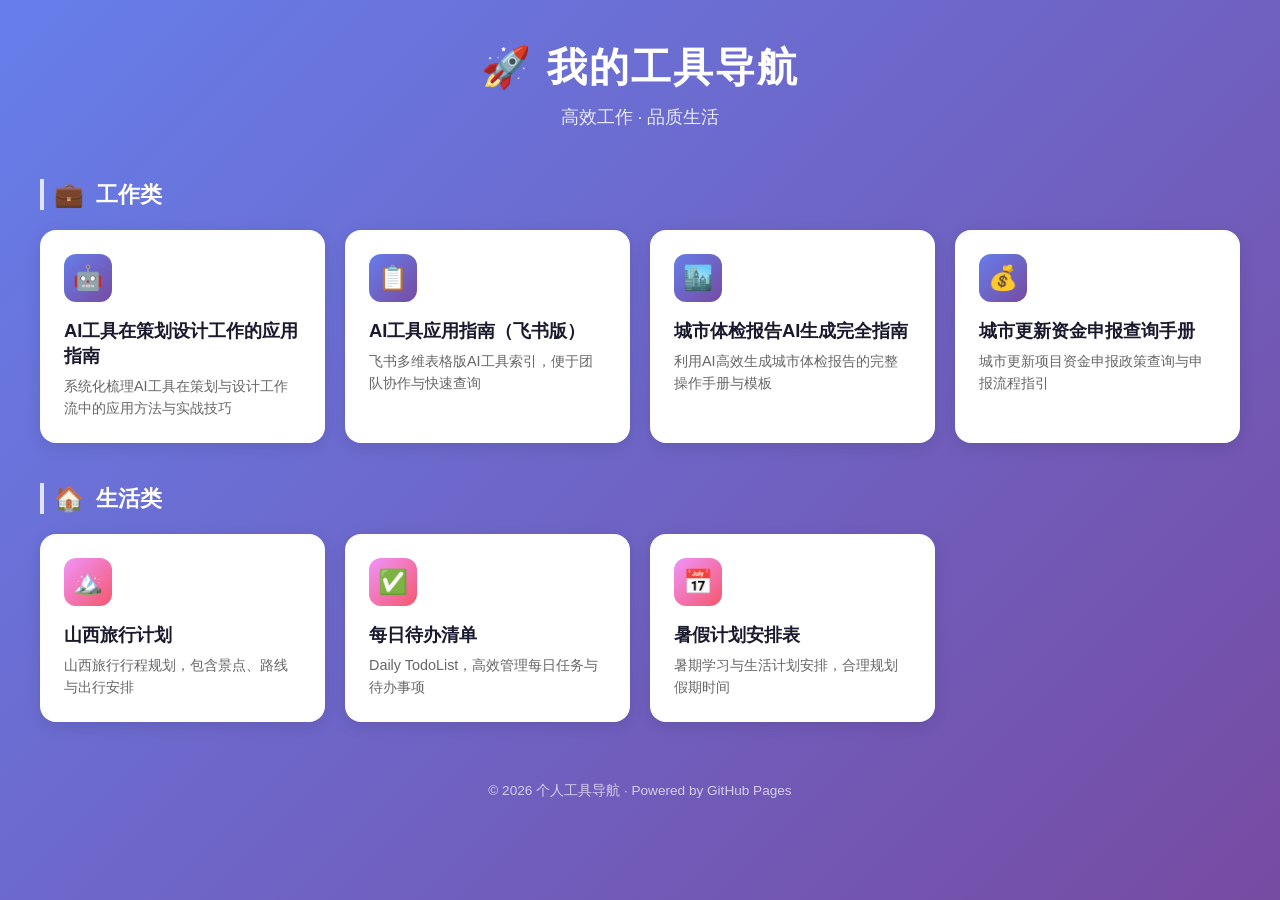
==== index.html @ 0e133da6 "Create index.html" ====
<!DOCTYPE html>
<html lang="zh-CN">
<head>
    <meta charset="UTF-8">
    <meta name="viewport" content="width=device-width, initial-scale=1.0">
    <title>我的工具导航</title>
    <style>
        * {
            margin: 0;
            padding: 0;
            box-sizing: border-box;
        }

        body {
            font-family: -apple-system, BlinkMacSystemFont, 'Segoe UI', 'PingFang SC', 'Hiragino Sans GB', 'Microsoft YaHei', sans-serif;
            background: linear-gradient(135deg, #667eea 0%, #764ba2 100%);
            min-height: 100vh;
            padding: 40px 20px;
            color: #333;
        }

        .container {
            max-width: 1200px;
            margin: 0 auto;
        }

        /* 头部 */
        .header {
            text-align: center;
            margin-bottom: 50px;
            animation: fadeInDown 0.8s ease-out;
        }

        .header h1 {
            font-size: 2.5rem;
            color: #fff;
            margin-bottom: 10px;
            font-weight: 600;
            letter-spacing: 2px;
        }

        .header p {
            color: rgba(255, 255, 255, 0.85);
            font-size: 1.1rem;
        }

        /* 分类标题 */
        .category {
            margin-bottom: 40px;
            animation: fadeInUp 0.8s ease-out both;
        }

        .category:nth-child(2) {
            animation-delay: 0.1s;
        }

        .category-title {
            display: flex;
            align-items: center;
            gap: 12px;
            color: #fff;
            font-size: 1.4rem;
            font-weight: 600;
            margin-bottom: 20px;
            padding-left: 10px;
            border-left: 4px solid rgba(255, 255, 255, 0.8);
        }

        .category-icon {
            font-size: 1.5rem;
        }

        /* 卡片网格 */
        .card-grid {
            display: grid;
            grid-template-columns: repeat(auto-fill, minmax(280px, 1fr));
            gap: 20px;
        }

        /* 卡片样式 */
        .card {
            background: #fff;
            border-radius: 16px;
            padding: 24px;
            text-decoration: none;
            color: inherit;
            transition: all 0.3s cubic-bezier(0.4, 0, 0.2, 1);
            box-shadow: 0 4px 15px rgba(0, 0, 0, 0.1);
            position: relative;
            overflow: hidden;
            cursor: pointer;
            opacity: 0;
            transform: translateY(20px);
            animation: cardIn 0.6s ease-out forwards;
        }

        .card::before {
            content: '';
            position: absolute;
            top: 0;
            left: 0;
            right: 0;
            height: 4px;
            background: linear-gradient(90deg, #667eea, #764ba2);
            transform: scaleX(0);
            transform-origin: left;
            transition: transform 0.3s ease;
        }

        .card:hover {
            transform: translateY(-8px);
            box-shadow: 0 12px 30px rgba(0, 0, 0, 0.15);
        }

        .card:hover::before {
            transform: scaleX(1);
        }

        .card-icon {
            width: 48px;
            height: 48px;
            border-radius: 12px;
            background: linear-gradient(135deg, #667eea 0%, #764ba2 100%);
            display: flex;
            align-items: center;
            justify-content: center;
            font-size: 1.5rem;
            margin-bottom: 16px;
            transition: transform 0.3s ease;
        }

        .card:hover .card-icon {
            transform: scale(1.1) rotate(5deg);
        }

        .card-title {
            font-size: 1.15rem;
            font-weight: 600;
            margin-bottom: 8px;
            color: #1a1a2e;
        }

        .card-desc {
            font-size: 0.9rem;
            color: #666;
            line-height: 1.5;
        }

        .card-arrow {
            position: absolute;
            bottom: 20px;
            right: 20px;
            color: #667eea;
            opacity: 0;
            transform: translateX(-10px);
            transition: all 0.3s ease;
            font-size: 1.2rem;
        }

        .card:hover .card-arrow {
            opacity: 1;
            transform: translateX(0);
        }

        /* 工作类卡片渐变 */
        .category-work .card-icon {
            background: linear-gradient(135deg, #667eea 0%, #764ba2 100%);
        }

        .category-work .card::before {
            background: linear-gradient(90deg, #667eea, #764ba2);
        }

        .category-work .card-arrow {
            color: #667eea;
        }

        /* 生活类卡片渐变 */
        .category-life .card-icon {
            background: linear-gradient(135deg, #f093fb 0%, #f5576c 100%);
        }

        .category-life .card::before {
            background: linear-gradient(90deg, #f093fb, #f5576c);
        }

        .category-life .card-arrow {
            color: #f5576c;
        }

        /* 页脚 */
        .footer {
            text-align: center;
            margin-top: 60px;
            color: rgba(255, 255, 255, 0.7);
            font-size: 0.85rem;
            animation: fadeIn 1s ease-out 0.5s both;
        }

        /* 动画 */
        @keyframes fadeInDown {
            from {
                opacity: 0;
                transform: translateY(-30px);
            }
            to {
                opacity: 1;
                transform: translateY(0);
            }
        }

        @keyframes fadeInUp {
            from {
                opacity: 0;
                transform: translateY(30px);
            }
            to {
                opacity: 1;
                transform: translateY(0);
            }
        }

        @keyframes cardIn {
            to {
                opacity: 1;
                transform: translateY(0);
            }
        }

        @keyframes fadeIn {
            from { opacity: 0; }
            to { opacity: 1; }
        }

        /* 响应式 */
        @media (max-width: 640px) {
            body {
                padding: 20px 15px;
            }

            .header h1 {
                font-size: 1.8rem;
            }

            .card-grid {
                grid-template-columns: 1fr;
            }

            .category-title {
                font-size: 1.2rem;
            }
        }
    </style>
</head>
<body>
    <div class="container">
        <!-- 头部 -->
        <header class="header">
            <h1>🚀 我的工具导航</h1>
            <p>高效工作 · 品质生活</p>
        </header>

        <!-- 工作类 -->
        <section class="category category-work">
            <div class="category-title">
                <span class="category-icon">💼</span>
                <span>工作类</span>
            </div>
            <div class="card-grid" id="work-cards"></div>
        </section>

        <!-- 生活类 -->
        <section class="category category-life">
            <div class="category-title">
                <span class="category-icon">🏠</span>
                <span>生活类</span>
            </div>
            <div class="card-grid" id="life-cards"></div>
        </section>

        <!-- 页脚 -->
        <footer class="footer">
            <p>© 2026 个人工具导航 · Powered by GitHub Pages</p>
        </footer>
    </div>

    <script>
        // ==========================================
        // 数据配置区 - 后续添加新链接只需修改这里
        // ==========================================
        const workTools = [
            {
                title: 'AI工具在策划设计工作的应用指南',
                desc: '系统化梳理AI工具在策划与设计工作流中的应用方法与实战技巧',
                icon: '🤖',
                url: 'https://yangtf2000.github.io/ai888/'
            },
            {
                title: 'AI工具应用指南（飞书版）',
                desc: '飞书多维表格版AI工具索引，便于团队协作与快速查询',
                icon: '📋',
                url: 'https://4kn89jqz266k3.feishuapp.com/app/app_17afshq92re'
            },
            {
                title: '城市体检报告AI生成完全指南',
                desc: '利用AI高效生成城市体检报告的完整操作手册与模板',
                icon: '🏙️',
                url: 'https://4kn89jqz266k3.feishuapp.com/app/app_17aftyuqc01/'
            },
            {
                title: '城市更新资金申报查询手册',
                desc: '城市更新项目资金申报政策查询与申报流程指引',
                icon: '💰',
                url: 'https://codebuddy.work/agents/share/o4lDwVvRyCUYW7M-7yYYRkpaRdSxGPDfmeMuUZM9poNhBrfMftrmlJpUnyT6j9RN?platform=workbuddy'
            }
        ];

        const lifeTools = [
            {
                title: '山西旅行计划',
                desc: '山西旅行行程规划，包含景点、路线与出行安排',
                icon: '🏔️',
                url: 'https://codebuddy.work/agents/share/ZrVlO3MVhLt3ewhbG00LnyjLY20wBGf7Ce1WCyx0Xbtzf2veLuWBTs169eMpmwAq?platform=workbuddy'
            },
            {
                title: '每日待办清单',
                desc: 'Daily TodoList，高效管理每日任务与待办事项',
                icon: '✅',
                url: 'https://codebuddy.work/agents/share/fWNXuK96JJ9kXOMIAGiClzP7RhuysWi-bqhvnlSf_i-krcd_3SumHZFnfpfqu2ds?platform=workbuddy'
            },
            {
                title: '暑假计划安排表',
                desc: '暑期学习与生活计划安排，合理规划假期时间',
                icon: '📅',
                url: 'https://codebuddy.work/agents/share/fWNXuK96JJ9kXOMIAGiClzP7RhuysWi-bqhvnlSf_i-krcd_3SumHZFnfpfqu2ds?platform=workbuddy'
            }
        ];

        // ==========================================
        // 渲染卡片
        // ==========================================
        function renderCards(tools, containerId, delayBase = 0) {
            const container = document.getElementById(containerId);
            tools.forEach((tool, index) => {
                const card = document.createElement('a');
                card.href = tool.url;
                card.target = '_blank';
                card.rel = 'noopener noreferrer';
                card.className = 'card';
                card.style.animationDelay = `${delayBase + index * 0.1}s`;

                card.innerHTML = `
                    <div class="card-icon">${tool.icon}</div>
                    <h3 class="card-title">${tool.title}</h3>
                    <p class="card-desc">${tool.desc}</p>
                    <span class="card-arrow">→</span>
                `;

                container.appendChild(card);
            });
        }

        // 初始化渲染
        renderCards(workTools, 'work-cards', 0.2);
        renderCards(lifeTools, 'life-cards', 0.6);
    </script>
</body>
</html>
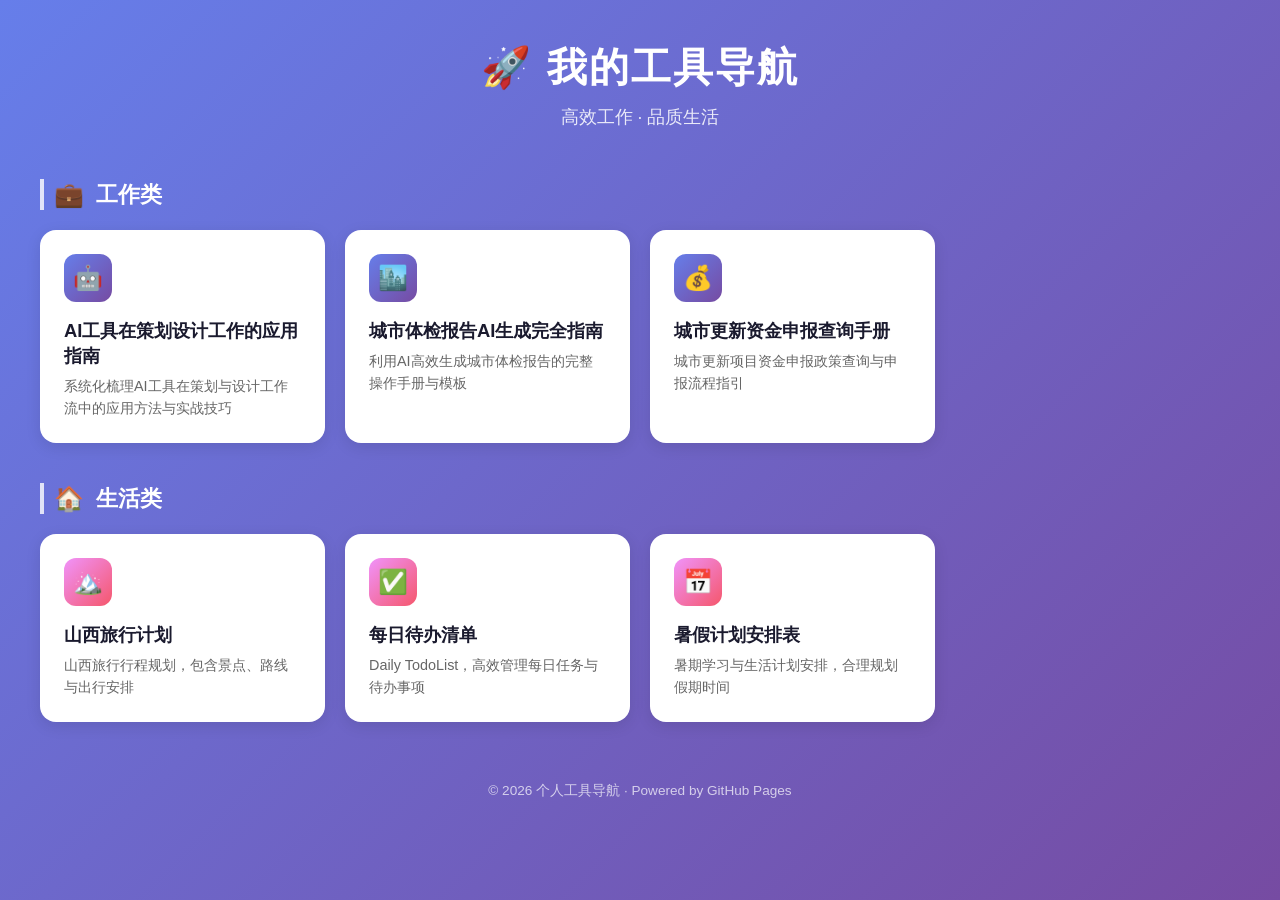
==== commit ff643545: "Add files via upload" ====
--- a/index.html
+++ b/index.html
@@ -1,368 +1,362 @@
-<!DOCTYPE html>
-<html lang="zh-CN">
-<head>
-    <meta charset="UTF-8">
-    <meta name="viewport" content="width=device-width, initial-scale=1.0">
-    <title>我的工具导航</title>
-    <style>
-        * {
-            margin: 0;
-            padding: 0;
-            box-sizing: border-box;
-        }
-
-        body {
-            font-family: -apple-system, BlinkMacSystemFont, 'Segoe UI', 'PingFang SC', 'Hiragino Sans GB', 'Microsoft YaHei', sans-serif;
-            background: linear-gradient(135deg, #667eea 0%, #764ba2 100%);
-            min-height: 100vh;
-            padding: 40px 20px;
-            color: #333;
-        }
-
-        .container {
-            max-width: 1200px;
-            margin: 0 auto;
-        }
-
-        /* 头部 */
-        .header {
-            text-align: center;
-            margin-bottom: 50px;
-            animation: fadeInDown 0.8s ease-out;
-        }
-
-        .header h1 {
-            font-size: 2.5rem;
-            color: #fff;
-            margin-bottom: 10px;
-            font-weight: 600;
-            letter-spacing: 2px;
-        }
-
-        .header p {
-            color: rgba(255, 255, 255, 0.85);
-            font-size: 1.1rem;
-        }
-
-        /* 分类标题 */
-        .category {
-            margin-bottom: 40px;
-            animation: fadeInUp 0.8s ease-out both;
-        }
-
-        .category:nth-child(2) {
-            animation-delay: 0.1s;
-        }
-
-        .category-title {
-            display: flex;
-            align-items: center;
-            gap: 12px;
-            color: #fff;
-            font-size: 1.4rem;
-            font-weight: 600;
-            margin-bottom: 20px;
-            padding-left: 10px;
-            border-left: 4px solid rgba(255, 255, 255, 0.8);
-        }
-
-        .category-icon {
-            font-size: 1.5rem;
-        }
-
-        /* 卡片网格 */
-        .card-grid {
-            display: grid;
-            grid-template-columns: repeat(auto-fill, minmax(280px, 1fr));
-            gap: 20px;
-        }
-
-        /* 卡片样式 */
-        .card {
-            background: #fff;
-            border-radius: 16px;
-            padding: 24px;
-            text-decoration: none;
-            color: inherit;
-            transition: all 0.3s cubic-bezier(0.4, 0, 0.2, 1);
-            box-shadow: 0 4px 15px rgba(0, 0, 0, 0.1);
-            position: relative;
-            overflow: hidden;
-            cursor: pointer;
-            opacity: 0;
-            transform: translateY(20px);
-            animation: cardIn 0.6s ease-out forwards;
-        }
-
-        .card::before {
-            content: '';
-            position: absolute;
-            top: 0;
-            left: 0;
-            right: 0;
-            height: 4px;
-            background: linear-gradient(90deg, #667eea, #764ba2);
-            transform: scaleX(0);
-            transform-origin: left;
-            transition: transform 0.3s ease;
-        }
-
-        .card:hover {
-            transform: translateY(-8px);
-            box-shadow: 0 12px 30px rgba(0, 0, 0, 0.15);
-        }
-
-        .card:hover::before {
-            transform: scaleX(1);
-        }
-
-        .card-icon {
-            width: 48px;
-            height: 48px;
-            border-radius: 12px;
-            background: linear-gradient(135deg, #667eea 0%, #764ba2 100%);
-            display: flex;
-            align-items: center;
-            justify-content: center;
-            font-size: 1.5rem;
-            margin-bottom: 16px;
-            transition: transform 0.3s ease;
-        }
-
-        .card:hover .card-icon {
-            transform: scale(1.1) rotate(5deg);
-        }
-
-        .card-title {
-            font-size: 1.15rem;
-            font-weight: 600;
-            margin-bottom: 8px;
-            color: #1a1a2e;
-        }
-
-        .card-desc {
-            font-size: 0.9rem;
-            color: #666;
-            line-height: 1.5;
-        }
-
-        .card-arrow {
-            position: absolute;
-            bottom: 20px;
-            right: 20px;
-            color: #667eea;
-            opacity: 0;
-            transform: translateX(-10px);
-            transition: all 0.3s ease;
-            font-size: 1.2rem;
-        }
-
-        .card:hover .card-arrow {
-            opacity: 1;
-            transform: translateX(0);
-        }
-
-        /* 工作类卡片渐变 */
-        .category-work .card-icon {
-            background: linear-gradient(135deg, #667eea 0%, #764ba2 100%);
-        }
-
-        .category-work .card::before {
-            background: linear-gradient(90deg, #667eea, #764ba2);
-        }
-
-        .category-work .card-arrow {
-            color: #667eea;
-        }
-
-        /* 生活类卡片渐变 */
-        .category-life .card-icon {
-            background: linear-gradient(135deg, #f093fb 0%, #f5576c 100%);
-        }
-
-        .category-life .card::before {
-            background: linear-gradient(90deg, #f093fb, #f5576c);
-        }
-
-        .category-life .card-arrow {
-            color: #f5576c;
-        }
-
-        /* 页脚 */
-        .footer {
-            text-align: center;
-            margin-top: 60px;
-            color: rgba(255, 255, 255, 0.7);
-            font-size: 0.85rem;
-            animation: fadeIn 1s ease-out 0.5s both;
-        }
-
-        /* 动画 */
-        @keyframes fadeInDown {
-            from {
-                opacity: 0;
-                transform: translateY(-30px);
-            }
-            to {
-                opacity: 1;
-                transform: translateY(0);
-            }
-        }
-
-        @keyframes fadeInUp {
-            from {
-                opacity: 0;
-                transform: translateY(30px);
-            }
-            to {
-                opacity: 1;
-                transform: translateY(0);
-            }
-        }
-
-        @keyframes cardIn {
-            to {
-                opacity: 1;
-                transform: translateY(0);
-            }
-        }
-
-        @keyframes fadeIn {
-            from { opacity: 0; }
-            to { opacity: 1; }
-        }
-
-        /* 响应式 */
-        @media (max-width: 640px) {
-            body {
-                padding: 20px 15px;
-            }
-
-            .header h1 {
-                font-size: 1.8rem;
-            }
-
-            .card-grid {
-                grid-template-columns: 1fr;
-            }
-
-            .category-title {
-                font-size: 1.2rem;
-            }
-        }
-    </style>
-</head>
-<body>
-    <div class="container">
-        <!-- 头部 -->
-        <header class="header">
-            <h1>🚀 我的工具导航</h1>
-            <p>高效工作 · 品质生活</p>
-        </header>
-
-        <!-- 工作类 -->
-        <section class="category category-work">
-            <div class="category-title">
-                <span class="category-icon">💼</span>
-                <span>工作类</span>
-            </div>
-            <div class="card-grid" id="work-cards"></div>
-        </section>
-
-        <!-- 生活类 -->
-        <section class="category category-life">
-            <div class="category-title">
-                <span class="category-icon">🏠</span>
-                <span>生活类</span>
-            </div>
-            <div class="card-grid" id="life-cards"></div>
-        </section>
-
-        <!-- 页脚 -->
-        <footer class="footer">
-            <p>© 2026 个人工具导航 · Powered by GitHub Pages</p>
-        </footer>
-    </div>
-
-    <script>
-        // ==========================================
-        // 数据配置区 - 后续添加新链接只需修改这里
-        // ==========================================
-        const workTools = [
-            {
-                title: 'AI工具在策划设计工作的应用指南',
-                desc: '系统化梳理AI工具在策划与设计工作流中的应用方法与实战技巧',
-                icon: '🤖',
-                url: 'https://yangtf2000.github.io/ai888/'
-            },
-            {
-                title: 'AI工具应用指南（飞书版）',
-                desc: '飞书多维表格版AI工具索引，便于团队协作与快速查询',
-                icon: '📋',
-                url: 'https://4kn89jqz266k3.feishuapp.com/app/app_17afshq92re'
-            },
-            {
-                title: '城市体检报告AI生成完全指南',
-                desc: '利用AI高效生成城市体检报告的完整操作手册与模板',
-                icon: '🏙️',
-                url: 'https://4kn89jqz266k3.feishuapp.com/app/app_17aftyuqc01/'
-            },
-            {
-                title: '城市更新资金申报查询手册',
-                desc: '城市更新项目资金申报政策查询与申报流程指引',
-                icon: '💰',
-                url: 'https://codebuddy.work/agents/share/o4lDwVvRyCUYW7M-7yYYRkpaRdSxGPDfmeMuUZM9poNhBrfMftrmlJpUnyT6j9RN?platform=workbuddy'
-            }
-        ];
-
-        const lifeTools = [
-            {
-                title: '山西旅行计划',
-                desc: '山西旅行行程规划，包含景点、路线与出行安排',
-                icon: '🏔️',
-                url: 'https://codebuddy.work/agents/share/ZrVlO3MVhLt3ewhbG00LnyjLY20wBGf7Ce1WCyx0Xbtzf2veLuWBTs169eMpmwAq?platform=workbuddy'
-            },
-            {
-                title: '每日待办清单',
-                desc: 'Daily TodoList，高效管理每日任务与待办事项',
-                icon: '✅',
-                url: 'https://codebuddy.work/agents/share/fWNXuK96JJ9kXOMIAGiClzP7RhuysWi-bqhvnlSf_i-krcd_3SumHZFnfpfqu2ds?platform=workbuddy'
-            },
-            {
-                title: '暑假计划安排表',
-                desc: '暑期学习与生活计划安排，合理规划假期时间',
-                icon: '📅',
-                url: 'https://codebuddy.work/agents/share/fWNXuK96JJ9kXOMIAGiClzP7RhuysWi-bqhvnlSf_i-krcd_3SumHZFnfpfqu2ds?platform=workbuddy'
-            }
-        ];
-
-        // ==========================================
-        // 渲染卡片
-        // ==========================================
-        function renderCards(tools, containerId, delayBase = 0) {
-            const container = document.getElementById(containerId);
-            tools.forEach((tool, index) => {
-                const card = document.createElement('a');
-                card.href = tool.url;
-                card.target = '_blank';
-                card.rel = 'noopener noreferrer';
-                card.className = 'card';
-                card.style.animationDelay = `${delayBase + index * 0.1}s`;
-
-                card.innerHTML = `
-                    <div class="card-icon">${tool.icon}</div>
-                    <h3 class="card-title">${tool.title}</h3>
-                    <p class="card-desc">${tool.desc}</p>
-                    <span class="card-arrow">→</span>
-                `;
-
-                container.appendChild(card);
-            });
-        }
-
-        // 初始化渲染
-        renderCards(workTools, 'work-cards', 0.2);
-        renderCards(lifeTools, 'life-cards', 0.6);
-    </script>
-</body>
-</html>
+<!DOCTYPE html>
+<html lang="zh-CN">
+<head>
+    <meta charset="UTF-8">
+    <meta name="viewport" content="width=device-width, initial-scale=1.0">
+    <title>我的工具导航</title>
+    <style>
+        * {
+            margin: 0;
+            padding: 0;
+            box-sizing: border-box;
+        }
+
+        body {
+            font-family: -apple-system, BlinkMacSystemFont, 'Segoe UI', 'PingFang SC', 'Hiragino Sans GB', 'Microsoft YaHei', sans-serif;
+            background: linear-gradient(135deg, #667eea 0%, #764ba2 100%);
+            min-height: 100vh;
+            padding: 40px 20px;
+            color: #333;
+        }
+
+        .container {
+            max-width: 1200px;
+            margin: 0 auto;
+        }
+
+        /* 头部 */
+        .header {
+            text-align: center;
+            margin-bottom: 50px;
+            animation: fadeInDown 0.8s ease-out;
+        }
+
+        .header h1 {
+            font-size: 2.5rem;
+            color: #fff;
+            margin-bottom: 10px;
+            font-weight: 600;
+            letter-spacing: 2px;
+        }
+
+        .header p {
+            color: rgba(255, 255, 255, 0.85);
+            font-size: 1.1rem;
+        }
+
+        /* 分类标题 */
+        .category {
+            margin-bottom: 40px;
+            animation: fadeInUp 0.8s ease-out both;
+        }
+
+        .category:nth-child(2) {
+            animation-delay: 0.1s;
+        }
+
+        .category-title {
+            display: flex;
+            align-items: center;
+            gap: 12px;
+            color: #fff;
+            font-size: 1.4rem;
+            font-weight: 600;
+            margin-bottom: 20px;
+            padding-left: 10px;
+            border-left: 4px solid rgba(255, 255, 255, 0.8);
+        }
+
+        .category-icon {
+            font-size: 1.5rem;
+        }
+
+        /* 卡片网格 */
+        .card-grid {
+            display: grid;
+            grid-template-columns: repeat(auto-fill, minmax(280px, 1fr));
+            gap: 20px;
+        }
+
+        /* 卡片样式 */
+        .card {
+            background: #fff;
+            border-radius: 16px;
+            padding: 24px;
+            text-decoration: none;
+            color: inherit;
+            transition: all 0.3s cubic-bezier(0.4, 0, 0.2, 1);
+            box-shadow: 0 4px 15px rgba(0, 0, 0, 0.1);
+            position: relative;
+            overflow: hidden;
+            cursor: pointer;
+            opacity: 0;
+            transform: translateY(20px);
+            animation: cardIn 0.6s ease-out forwards;
+        }
+
+        .card::before {
+            content: '';
+            position: absolute;
+            top: 0;
+            left: 0;
+            right: 0;
+            height: 4px;
+            background: linear-gradient(90deg, #667eea, #764ba2);
+            transform: scaleX(0);
+            transform-origin: left;
+            transition: transform 0.3s ease;
+        }
+
+        .card:hover {
+            transform: translateY(-8px);
+            box-shadow: 0 12px 30px rgba(0, 0, 0, 0.15);
+        }
+
+        .card:hover::before {
+            transform: scaleX(1);
+        }
+
+        .card-icon {
+            width: 48px;
+            height: 48px;
+            border-radius: 12px;
+            background: linear-gradient(135deg, #667eea 0%, #764ba2 100%);
+            display: flex;
+            align-items: center;
+            justify-content: center;
+            font-size: 1.5rem;
+            margin-bottom: 16px;
+            transition: transform 0.3s ease;
+        }
+
+        .card:hover .card-icon {
+            transform: scale(1.1) rotate(5deg);
+        }
+
+        .card-title {
+            font-size: 1.15rem;
+            font-weight: 600;
+            margin-bottom: 8px;
+            color: #1a1a2e;
+        }
+
+        .card-desc {
+            font-size: 0.9rem;
+            color: #666;
+            line-height: 1.5;
+        }
+
+        .card-arrow {
+            position: absolute;
+            bottom: 20px;
+            right: 20px;
+            color: #667eea;
+            opacity: 0;
+            transform: translateX(-10px);
+            transition: all 0.3s ease;
+            font-size: 1.2rem;
+        }
+
+        .card:hover .card-arrow {
+            opacity: 1;
+            transform: translateX(0);
+        }
+
+        /* 工作类卡片渐变 */
+        .category-work .card-icon {
+            background: linear-gradient(135deg, #667eea 0%, #764ba2 100%);
+        }
+
+        .category-work .card::before {
+            background: linear-gradient(90deg, #667eea, #764ba2);
+        }
+
+        .category-work .card-arrow {
+            color: #667eea;
+        }
+
+        /* 生活类卡片渐变 */
+        .category-life .card-icon {
+            background: linear-gradient(135deg, #f093fb 0%, #f5576c 100%);
+        }
+
+        .category-life .card::before {
+            background: linear-gradient(90deg, #f093fb, #f5576c);
+        }
+
+        .category-life .card-arrow {
+            color: #f5576c;
+        }
+
+        /* 页脚 */
+        .footer {
+            text-align: center;
+            margin-top: 60px;
+            color: rgba(255, 255, 255, 0.7);
+            font-size: 0.85rem;
+            animation: fadeIn 1s ease-out 0.5s both;
+        }
+
+        /* 动画 */
+        @keyframes fadeInDown {
+            from {
+                opacity: 0;
+                transform: translateY(-30px);
+            }
+            to {
+                opacity: 1;
+                transform: translateY(0);
+            }
+        }
+
+        @keyframes fadeInUp {
+            from {
+                opacity: 0;
+                transform: translateY(30px);
+            }
+            to {
+                opacity: 1;
+                transform: translateY(0);
+            }
+        }
+
+        @keyframes cardIn {
+            to {
+                opacity: 1;
+                transform: translateY(0);
+            }
+        }
+
+        @keyframes fadeIn {
+            from { opacity: 0; }
+            to { opacity: 1; }
+        }
+
+        /* 响应式 */
+        @media (max-width: 640px) {
+            body {
+                padding: 20px 15px;
+            }
+
+            .header h1 {
+                font-size: 1.8rem;
+            }
+
+            .card-grid {
+                grid-template-columns: 1fr;
+            }
+
+            .category-title {
+                font-size: 1.2rem;
+            }
+        }
+    </style>
+</head>
+<body>
+    <div class="container">
+        <!-- 头部 -->
+        <header class="header">
+            <h1>🚀 我的工具导航</h1>
+            <p>高效工作 · 品质生活</p>
+        </header>
+
+        <!-- 工作类 -->
+        <section class="category category-work">
+            <div class="category-title">
+                <span class="category-icon">💼</span>
+                <span>工作类</span>
+            </div>
+            <div class="card-grid" id="work-cards"></div>
+        </section>
+
+        <!-- 生活类 -->
+        <section class="category category-life">
+            <div class="category-title">
+                <span class="category-icon">🏠</span>
+                <span>生活类</span>
+            </div>
+            <div class="card-grid" id="life-cards"></div>
+        </section>
+
+        <!-- 页脚 -->
+        <footer class="footer">
+            <p>© 2026 个人工具导航 · Powered by GitHub Pages</p>
+        </footer>
+    </div>
+
+    <script>
+        // ==========================================
+        // 数据配置区 - 后续添加新链接只需修改这里
+        // ==========================================
+        const workTools = [
+            {
+                title: 'AI工具在策划设计工作的应用指南',
+                desc: '系统化梳理AI工具在策划与设计工作流中的应用方法与实战技巧',
+                icon: '🤖',
+                url: 'https://yangtf2000.github.io/ai888/'
+            },
+            {
+                title: '城市体检报告AI生成完全指南',
+                desc: '利用AI高效生成城市体检报告的完整操作手册与模板',
+                icon: '🏙️',
+                url: 'https://4kn89jqz266k3.feishuapp.com/app/app_17aftyuqc01/'
+            },
+            {
+                title: '城市更新资金申报查询手册',
+                desc: '城市更新项目资金申报政策查询与申报流程指引',
+                icon: '💰',
+                url: 'https://codebuddy.work/agents/share/o4lDwVvRyCUYW7M-7yYYRkpaRdSxGPDfmeMuUZM9poNhBrfMftrmlJpUnyT6j9RN?platform=workbuddy'
+            }
+        ];
+
+        const lifeTools = [
+            {
+                title: '山西旅行计划',
+                desc: '山西旅行行程规划，包含景点、路线与出行安排',
+                icon: '🏔️',
+                url: 'https://codebuddy.work/agents/share/ZrVlO3MVhLt3ewhbG00LnyjLY20wBGf7Ce1WCyx0Xbtzf2veLuWBTs169eMpmwAq?platform=workbuddy'
+            },
+            {
+                title: '每日待办清单',
+                desc: 'Daily TodoList，高效管理每日任务与待办事项',
+                icon: '✅',
+                url: 'https://codebuddy.work/agents/share/fWNXuK96JJ9kXOMIAGiClzP7RhuysWi-bqhvnlSf_i-krcd_3SumHZFnfpfqu2ds?platform=workbuddy'
+            },
+            {
+                title: '暑假计划安排表',
+                desc: '暑期学习与生活计划安排，合理规划假期时间',
+                icon: '📅',
+                url: 'https://codebuddy.work/agents/share/fWNXuK96JJ9kXOMIAGiClzP7RhuysWi-bqhvnlSf_i-krcd_3SumHZFnfpfqu2ds?platform=workbuddy'
+            }
+        ];
+
+        // ==========================================
+        // 渲染卡片
+        // ==========================================
+        function renderCards(tools, containerId, delayBase = 0) {
+            const container = document.getElementById(containerId);
+            tools.forEach((tool, index) => {
+                const card = document.createElement('a');
+                card.href = tool.url;
+                card.target = '_blank';
+                card.rel = 'noopener noreferrer';
+                card.className = 'card';
+                card.style.animationDelay = `${delayBase + index * 0.1}s`;
+
+                card.innerHTML = `
+                    <div class="card-icon">${tool.icon}</div>
+                    <h3 class="card-title">${tool.title}</h3>
+                    <p class="card-desc">${tool.desc}</p>
+                    <span class="card-arrow">→</span>
+                `;
+
+                container.appendChild(card);
+            });
+        }
+
+        // 初始化渲染
+        renderCards(workTools, 'work-cards', 0.2);
+        renderCards(lifeTools, 'life-cards', 0.6);
+    </script>
+</body>
+</html>
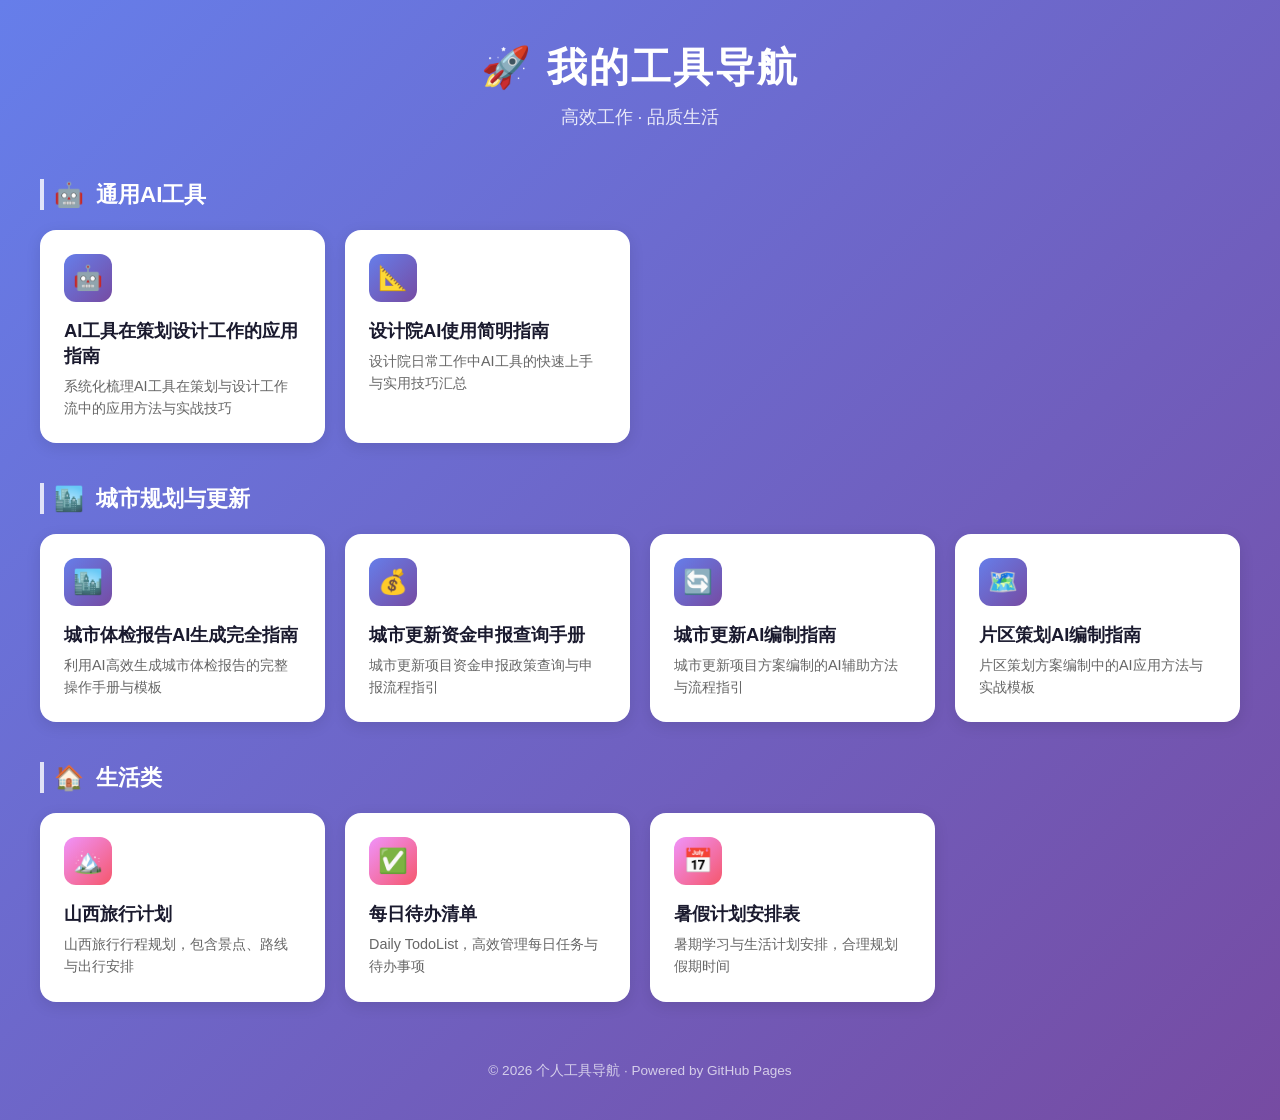
==== commit ff17ab26: "Add files via upload" ====
--- a/index.html
+++ b/index.html
@@ -260,13 +260,22 @@
             <p>高效工作 · 品质生活</p>
         </header>
 
-        <!-- 工作类 -->
+        <!-- 通用AI工具 -->
         <section class="category category-work">
             <div class="category-title">
-                <span class="category-icon">💼</span>
-                <span>工作类</span>
+                <span class="category-icon">🤖</span>
+                <span>通用AI工具</span>
             </div>
-            <div class="card-grid" id="work-cards"></div>
+            <div class="card-grid" id="ai-cards"></div>
+        </section>
+
+        <!-- 城市规划与更新 -->
+        <section class="category category-work">
+            <div class="category-title">
+                <span class="category-icon">🏙️</span>
+                <span>城市规划与更新</span>
+            </div>
+            <div class="card-grid" id="city-cards"></div>
         </section>
 
         <!-- 生活类 -->
@@ -288,7 +297,8 @@
         // ==========================================
         // 数据配置区 - 后续添加新链接只需修改这里
         // ==========================================
-        const workTools = [
+        // 通用AI工具
+        const aiTools = [
             {
                 title: 'AI工具在策划设计工作的应用指南',
                 desc: '系统化梳理AI工具在策划与设计工作流中的应用方法与实战技巧',
@@ -296,16 +306,38 @@
                 url: 'https://yangtf2000.github.io/ai888/'
             },
             {
+                title: '设计院AI使用简明指南',
+                desc: '设计院日常工作中AI工具的快速上手与实用技巧汇总',
+                icon: '📐',
+                url: 'https://4kn89jqz266k3.feishuapp.com/app/app_17ag9ywh3qr'
+            }
+        ];
+
+        // 城市规划与更新
+        const cityTools = [
+            {
                 title: '城市体检报告AI生成完全指南',
                 desc: '利用AI高效生成城市体检报告的完整操作手册与模板',
                 icon: '🏙️',
-                url: 'https://4kn89jqz266k3.feishuapp.com/app/app_17aftyuqc01/'
+                url: 'https://4kn89jqz266k3.feishuapp.com/app/app_17afshq92re'
             },
             {
                 title: '城市更新资金申报查询手册',
                 desc: '城市更新项目资金申报政策查询与申报流程指引',
                 icon: '💰',
-                url: 'https://codebuddy.work/agents/share/o4lDwVvRyCUYW7M-7yYYRkpaRdSxGPDfmeMuUZM9poNhBrfMftrmlJpUnyT6j9RN?platform=workbuddy'
+                url: 'https://4kn89jqz266k3.feishuapp.com/app/app_17aftyuqc01/'
+            },
+            {
+                title: '城市更新AI编制指南',
+                desc: '城市更新项目方案编制的AI辅助方法与流程指引',
+                icon: '🔄',
+                url: 'https://4kn89jqz266k3.feishuapp.com/app/app_17ag963usgf'
+            },
+            {
+                title: '片区策划AI编制指南',
+                desc: '片区策划方案编制中的AI应用方法与实战模板',
+                icon: '🗺️',
+                url: 'https://4kn89jqz266k3.feishuapp.com/app/app_17agbk7ke5x'
             }
         ];
 
@@ -314,13 +346,13 @@
                 title: '山西旅行计划',
                 desc: '山西旅行行程规划，包含景点、路线与出行安排',
                 icon: '🏔️',
-                url: 'https://codebuddy.work/agents/share/ZrVlO3MVhLt3ewhbG00LnyjLY20wBGf7Ce1WCyx0Xbtzf2veLuWBTs169eMpmwAq?platform=workbuddy'
+                url: 'https://codebuddy.work/agents/share/o4lDwVvRyCUYW7M-7yYYRkpaRdSxGPDfmeMuUZM9poNhBrfMftrmlJpUnyT6j9RN?platform=workbuddy'
             },
             {
                 title: '每日待办清单',
                 desc: 'Daily TodoList，高效管理每日任务与待办事项',
                 icon: '✅',
-                url: 'https://codebuddy.work/agents/share/fWNXuK96JJ9kXOMIAGiClzP7RhuysWi-bqhvnlSf_i-krcd_3SumHZFnfpfqu2ds?platform=workbuddy'
+                url: 'https://codebuddy.work/agents/share/ZrVlO3MVhLt3ewhbG00LnyjLY20wBGf7Ce1WCyx0Xbtzf2veLuWBTs169eMpmwAq?platform=workbuddy'
             },
             {
                 title: '暑假计划安排表',
@@ -355,8 +387,9 @@
         }
 
         // 初始化渲染
-        renderCards(workTools, 'work-cards', 0.2);
-        renderCards(lifeTools, 'life-cards', 0.6);
+        renderCards(aiTools, 'ai-cards', 0.2);
+        renderCards(cityTools, 'city-cards', 0.4);
+        renderCards(lifeTools, 'life-cards', 0.7);
     </script>
 </body>
 </html>
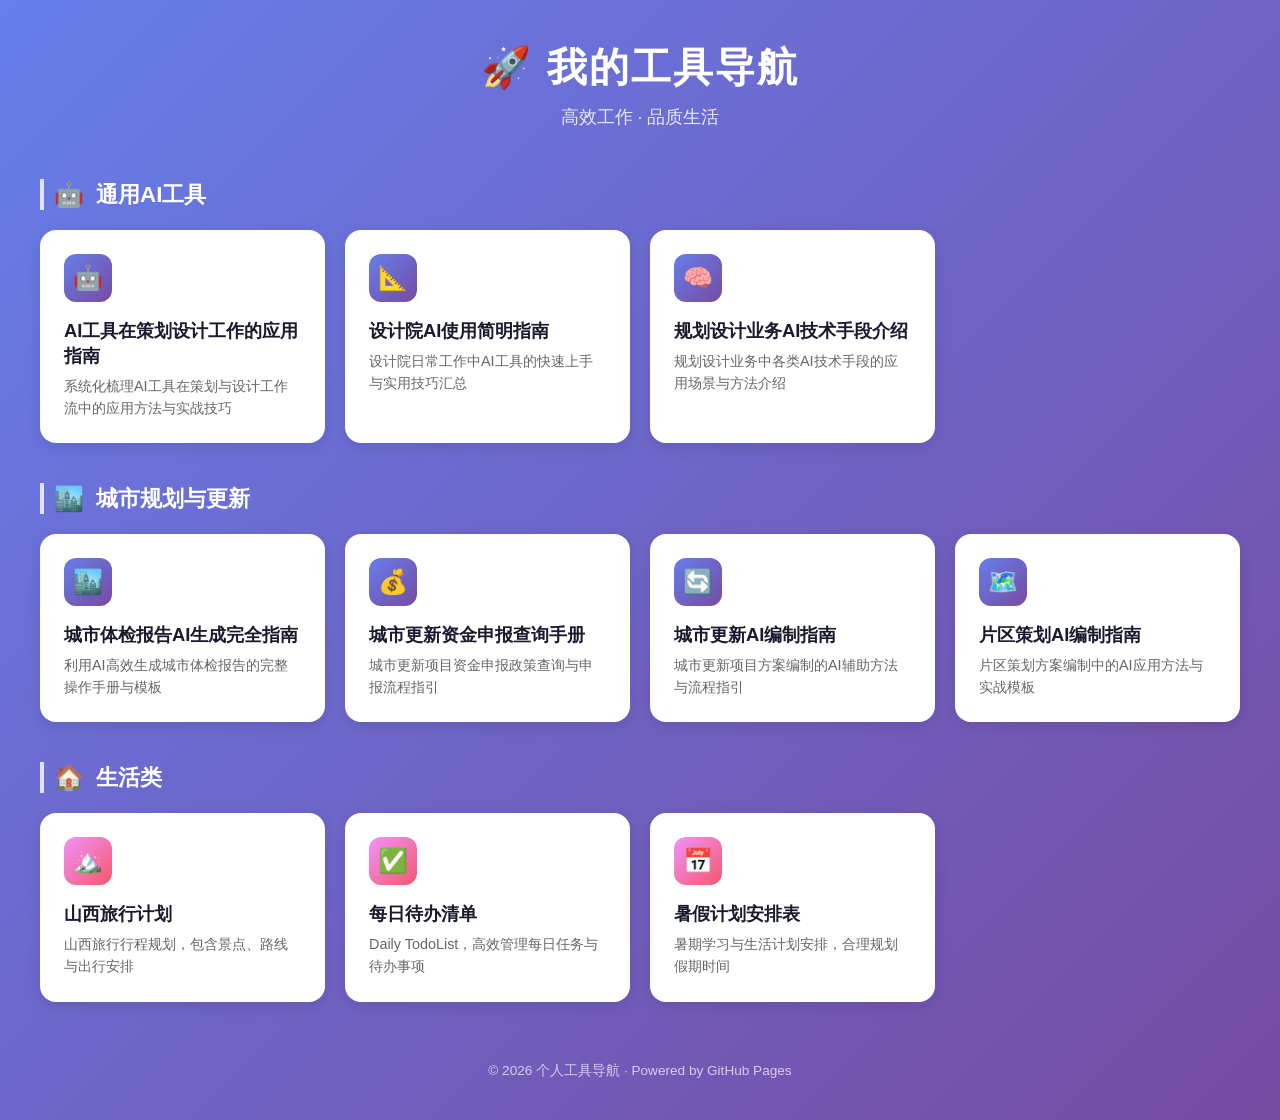
==== commit dfac4290: "Add files via upload" ====
--- a/index.html
+++ b/index.html
@@ -310,6 +310,12 @@
                 desc: '设计院日常工作中AI工具的快速上手与实用技巧汇总',
                 icon: '📐',
                 url: 'https://4kn89jqz266k3.feishuapp.com/app/app_17ag9ywh3qr'
+            },
+            {
+                title: '规划设计业务AI技术手段介绍',
+                desc: '规划设计业务中各类AI技术手段的应用场景与方法介绍',
+                icon: '🧠',
+                url: 'https://codebuddy.work/agents/share/yx7b-R9xc5ZeXE59tlRzshwSyAPxVBAHWk-Xt12eQYZxDAbt0NH_loq4YT41EjIR?platform=workbuddy'
             }
         ];
 
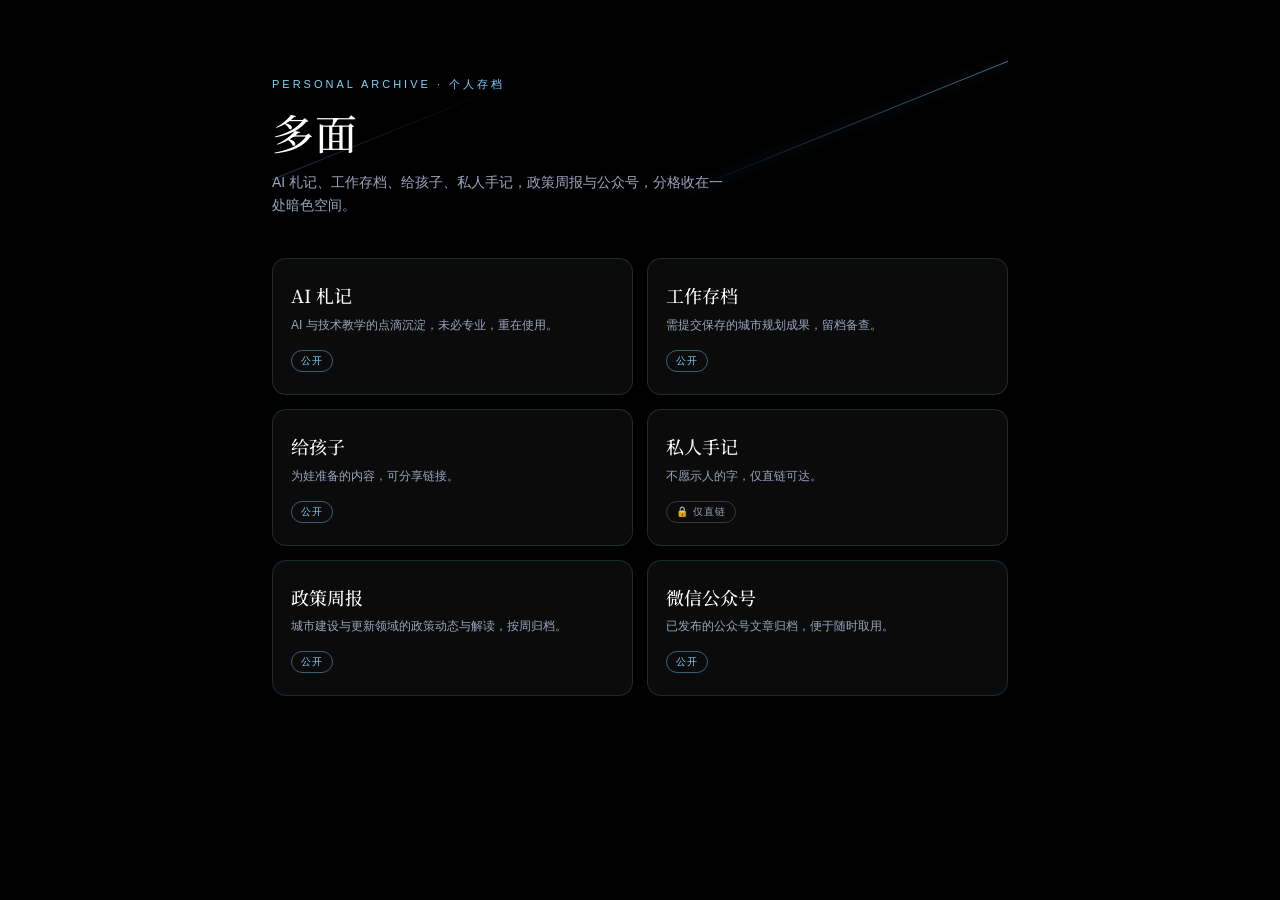
==== commit c7ad2238: "站点维护：公众号板块+美文读书+原拆原建+周报深色版；清理冗余；无死链" ====
--- a/index.html
+++ b/index.html
@@ -1,401 +1,40 @@
-<!DOCTYPE html>
-<html lang="zh-CN">
-<head>
-    <meta charset="UTF-8">
-    <meta name="viewport" content="width=device-width, initial-scale=1.0">
-    <title>我的工具导航</title>
-    <style>
-        * {
-            margin: 0;
-            padding: 0;
-            box-sizing: border-box;
-        }
-
-        body {
-            font-family: -apple-system, BlinkMacSystemFont, 'Segoe UI', 'PingFang SC', 'Hiragino Sans GB', 'Microsoft YaHei', sans-serif;
-            background: linear-gradient(135deg, #667eea 0%, #764ba2 100%);
-            min-height: 100vh;
-            padding: 40px 20px;
-            color: #333;
-        }
-
-        .container {
-            max-width: 1200px;
-            margin: 0 auto;
-        }
-
-        /* 头部 */
-        .header {
-            text-align: center;
-            margin-bottom: 50px;
-            animation: fadeInDown 0.8s ease-out;
-        }
-
-        .header h1 {
-            font-size: 2.5rem;
-            color: #fff;
-            margin-bottom: 10px;
-            font-weight: 600;
-            letter-spacing: 2px;
-        }
-
-        .header p {
-            color: rgba(255, 255, 255, 0.85);
-            font-size: 1.1rem;
-        }
-
-        /* 分类标题 */
-        .category {
-            margin-bottom: 40px;
-            animation: fadeInUp 0.8s ease-out both;
-        }
-
-        .category:nth-child(2) {
-            animation-delay: 0.1s;
-        }
-
-        .category-title {
-            display: flex;
-            align-items: center;
-            gap: 12px;
-            color: #fff;
-            font-size: 1.4rem;
-            font-weight: 600;
-            margin-bottom: 20px;
-            padding-left: 10px;
-            border-left: 4px solid rgba(255, 255, 255, 0.8);
-        }
-
-        .category-icon {
-            font-size: 1.5rem;
-        }
-
-        /* 卡片网格 */
-        .card-grid {
-            display: grid;
-            grid-template-columns: repeat(auto-fill, minmax(280px, 1fr));
-            gap: 20px;
-        }
-
-        /* 卡片样式 */
-        .card {
-            background: #fff;
-            border-radius: 16px;
-            padding: 24px;
-            text-decoration: none;
-            color: inherit;
-            transition: all 0.3s cubic-bezier(0.4, 0, 0.2, 1);
-            box-shadow: 0 4px 15px rgba(0, 0, 0, 0.1);
-            position: relative;
-            overflow: hidden;
-            cursor: pointer;
-            opacity: 0;
-            transform: translateY(20px);
-            animation: cardIn 0.6s ease-out forwards;
-        }
-
-        .card::before {
-            content: '';
-            position: absolute;
-            top: 0;
-            left: 0;
-            right: 0;
-            height: 4px;
-            background: linear-gradient(90deg, #667eea, #764ba2);
-            transform: scaleX(0);
-            transform-origin: left;
-            transition: transform 0.3s ease;
-        }
-
-        .card:hover {
-            transform: translateY(-8px);
-            box-shadow: 0 12px 30px rgba(0, 0, 0, 0.15);
-        }
-
-        .card:hover::before {
-            transform: scaleX(1);
-        }
-
-        .card-icon {
-            width: 48px;
-            height: 48px;
-            border-radius: 12px;
-            background: linear-gradient(135deg, #667eea 0%, #764ba2 100%);
-            display: flex;
-            align-items: center;
-            justify-content: center;
-            font-size: 1.5rem;
-            margin-bottom: 16px;
-            transition: transform 0.3s ease;
-        }
-
-        .card:hover .card-icon {
-            transform: scale(1.1) rotate(5deg);
-        }
-
-        .card-title {
-            font-size: 1.15rem;
-            font-weight: 600;
-            margin-bottom: 8px;
-            color: #1a1a2e;
-        }
-
-        .card-desc {
-            font-size: 0.9rem;
-            color: #666;
-            line-height: 1.5;
-        }
-
-        .card-arrow {
-            position: absolute;
-            bottom: 20px;
-            right: 20px;
-            color: #667eea;
-            opacity: 0;
-            transform: translateX(-10px);
-            transition: all 0.3s ease;
-            font-size: 1.2rem;
-        }
-
-        .card:hover .card-arrow {
-            opacity: 1;
-            transform: translateX(0);
-        }
-
-        /* 工作类卡片渐变 */
-        .category-work .card-icon {
-            background: linear-gradient(135deg, #667eea 0%, #764ba2 100%);
-        }
-
-        .category-work .card::before {
-            background: linear-gradient(90deg, #667eea, #764ba2);
-        }
-
-        .category-work .card-arrow {
-            color: #667eea;
-        }
-
-        /* 生活类卡片渐变 */
-        .category-life .card-icon {
-            background: linear-gradient(135deg, #f093fb 0%, #f5576c 100%);
-        }
-
-        .category-life .card::before {
-            background: linear-gradient(90deg, #f093fb, #f5576c);
-        }
-
-        .category-life .card-arrow {
-            color: #f5576c;
-        }
-
-        /* 页脚 */
-        .footer {
-            text-align: center;
-            margin-top: 60px;
-            color: rgba(255, 255, 255, 0.7);
-            font-size: 0.85rem;
-            animation: fadeIn 1s ease-out 0.5s both;
-        }
-
-        /* 动画 */
-        @keyframes fadeInDown {
-            from {
-                opacity: 0;
-                transform: translateY(-30px);
-            }
-            to {
-                opacity: 1;
-                transform: translateY(0);
-            }
-        }
-
-        @keyframes fadeInUp {
-            from {
-                opacity: 0;
-                transform: translateY(30px);
-            }
-            to {
-                opacity: 1;
-                transform: translateY(0);
-            }
-        }
-
-        @keyframes cardIn {
-            to {
-                opacity: 1;
-                transform: translateY(0);
-            }
-        }
-
-        @keyframes fadeIn {
-            from { opacity: 0; }
-            to { opacity: 1; }
-        }
-
-        /* 响应式 */
-        @media (max-width: 640px) {
-            body {
-                padding: 20px 15px;
-            }
-
-            .header h1 {
-                font-size: 1.8rem;
-            }
-
-            .card-grid {
-                grid-template-columns: 1fr;
-            }
-
-            .category-title {
-                font-size: 1.2rem;
-            }
-        }
-    </style>
-</head>
-<body>
-    <div class="container">
-        <!-- 头部 -->
-        <header class="header">
-            <h1>🚀 我的工具导航</h1>
-            <p>高效工作 · 品质生活</p>
-        </header>
-
-        <!-- 通用AI工具 -->
-        <section class="category category-work">
-            <div class="category-title">
-                <span class="category-icon">🤖</span>
-                <span>通用AI工具</span>
-            </div>
-            <div class="card-grid" id="ai-cards"></div>
-        </section>
-
-        <!-- 城市规划与更新 -->
-        <section class="category category-work">
-            <div class="category-title">
-                <span class="category-icon">🏙️</span>
-                <span>城市规划与更新</span>
-            </div>
-            <div class="card-grid" id="city-cards"></div>
-        </section>
-
-        <!-- 生活类 -->
-        <section class="category category-life">
-            <div class="category-title">
-                <span class="category-icon">🏠</span>
-                <span>生活类</span>
-            </div>
-            <div class="card-grid" id="life-cards"></div>
-        </section>
-
-        <!-- 页脚 -->
-        <footer class="footer">
-            <p>© 2026 个人工具导航 · Powered by GitHub Pages</p>
-        </footer>
-    </div>
-
-    <script>
-        // ==========================================
-        // 数据配置区 - 后续添加新链接只需修改这里
-        // ==========================================
-        // 通用AI工具
-        const aiTools = [
-            {
-                title: 'AI工具在策划设计工作的应用指南',
-                desc: '系统化梳理AI工具在策划与设计工作流中的应用方法与实战技巧',
-                icon: '🤖',
-                url: 'https://yangtf2000.github.io/ai888/'
-            },
-            {
-                title: '设计院AI使用简明指南',
-                desc: '设计院日常工作中AI工具的快速上手与实用技巧汇总',
-                icon: '📐',
-                url: 'https://4kn89jqz266k3.feishuapp.com/app/app_17ag9ywh3qr'
-            },
-            {
-                title: '规划设计业务AI技术手段介绍',
-                desc: '规划设计业务中各类AI技术手段的应用场景与方法介绍',
-                icon: '🧠',
-                url: 'https://codebuddy.work/agents/share/yx7b-R9xc5ZeXE59tlRzshwSyAPxVBAHWk-Xt12eQYZxDAbt0NH_loq4YT41EjIR?platform=workbuddy'
-            }
-        ];
-
-        // 城市规划与更新
-        const cityTools = [
-            {
-                title: '城市体检报告AI生成完全指南',
-                desc: '利用AI高效生成城市体检报告的完整操作手册与模板',
-                icon: '🏙️',
-                url: 'https://4kn89jqz266k3.feishuapp.com/app/app_17afshq92re'
-            },
-            {
-                title: '城市更新资金申报查询手册',
-                desc: '城市更新项目资金申报政策查询与申报流程指引',
-                icon: '💰',
-                url: 'https://4kn89jqz266k3.feishuapp.com/app/app_17aftyuqc01/'
-            },
-            {
-                title: '城市更新AI编制指南',
-                desc: '城市更新项目方案编制的AI辅助方法与流程指引',
-                icon: '🔄',
-                url: 'https://4kn89jqz266k3.feishuapp.com/app/app_17ag963usgf'
-            },
-            {
-                title: '片区策划AI编制指南',
-                desc: '片区策划方案编制中的AI应用方法与实战模板',
-                icon: '🗺️',
-                url: 'https://4kn89jqz266k3.feishuapp.com/app/app_17agbk7ke5x'
-            }
-        ];
-
-        const lifeTools = [
-            {
-                title: '山西旅行计划',
-                desc: '山西旅行行程规划，包含景点、路线与出行安排',
-                icon: '🏔️',
-                url: 'https://codebuddy.work/agents/share/o4lDwVvRyCUYW7M-7yYYRkpaRdSxGPDfmeMuUZM9poNhBrfMftrmlJpUnyT6j9RN?platform=workbuddy'
-            },
-            {
-                title: '每日待办清单',
-                desc: 'Daily TodoList，高效管理每日任务与待办事项',
-                icon: '✅',
-                url: 'https://codebuddy.work/agents/share/ZrVlO3MVhLt3ewhbG00LnyjLY20wBGf7Ce1WCyx0Xbtzf2veLuWBTs169eMpmwAq?platform=workbuddy'
-            },
-            {
-                title: '暑假计划安排表',
-                desc: '暑期学习与生活计划安排，合理规划假期时间',
-                icon: '📅',
-                url: 'https://codebuddy.work/agents/share/fWNXuK96JJ9kXOMIAGiClzP7RhuysWi-bqhvnlSf_i-krcd_3SumHZFnfpfqu2ds?platform=workbuddy'
-            }
-        ];
-
-        // ==========================================
-        // 渲染卡片
-        // ==========================================
-        function renderCards(tools, containerId, delayBase = 0) {
-            const container = document.getElementById(containerId);
-            tools.forEach((tool, index) => {
-                const card = document.createElement('a');
-                card.href = tool.url;
-                card.target = '_blank';
-                card.rel = 'noopener noreferrer';
-                card.className = 'card';
-                card.style.animationDelay = `${delayBase + index * 0.1}s`;
-
-                card.innerHTML = `
-                    <div class="card-icon">${tool.icon}</div>
-                    <h3 class="card-title">${tool.title}</h3>
-                    <p class="card-desc">${tool.desc}</p>
-                    <span class="card-arrow">→</span>
-                `;
-
-                container.appendChild(card);
-            });
-        }
-
-        // 初始化渲染
-        renderCards(aiTools, 'ai-cards', 0.2);
-        renderCards(cityTools, 'city-cards', 0.4);
-        renderCards(lifeTools, 'life-cards', 0.7);
-    </script>
-</body>
-</html>
+<!DOCTYPE html>
+<html lang="zh-CN">
+<head>
+  <meta charset="UTF-8">
+  <meta name="viewport" content="width=device-width, initial-scale=1.0">
+  <title>YTF · 个人存档</title>
+  <link rel="preconnect" href="https://fonts.googleapis.com">
+  <link href="https://fonts.googleapis.com/css2?family=Noto+Serif+SC:wght@500&display=swap" rel="stylesheet">
+  <link rel="stylesheet" href="assets/site.css">
+</head>
+<body>
+  <div class="home-wrap">
+    <div class="home-hero">
+      <div class="kicker">PERSONAL ARCHIVE · 个人存档</div>
+      <h1>多面</h1>
+      <p>AI 札记、工作存档、给孩子、私人手记，政策周报与公众号，分格收在一处暗色空间。</p>
+    </div>
+    <div class="sec-grid" id="home-grid"></div>
+  </div>
+  <script src="content/sections.js"></script>
+  <script>
+    (function () {
+      var grid = document.getElementById('home-grid');
+      (window.SECTIONS || []).forEach(function (s) {
+        var a = document.createElement('a');
+        a.className = 'sec-card';
+        a.href = 'sections/' + s.id + '/';
+        var isPrivate = s.visibility === 'private';
+        var pill = isPrivate
+          ? '<span class="pill lock">🔒 ' + (s.tag || '仅直链') + '</span>'
+          : '<span class="pill">' + (s.tag || '') + '</span>';
+        a.innerHTML = '<h3>' + s.title + '</h3>'
+                    + '<div class="desc">' + (s.subtitle || '') + '</div>'
+                    + pill;
+        grid.appendChild(a);
+      });
+    })();
+  </script>
+</body>
+</html>
--- a/assets/site.css
+++ b/assets/site.css
@@ -0,0 +1,111 @@
+/* ===== 全站设计系统：纯黑 / 冰蓝冷调 / 高级感 ===== */
+:root{
+  --bg:#000000;
+  --surface:rgba(255,255,255,.045);
+  --surface-2:rgba(255,255,255,.07);
+  --border:rgba(125,211,252,.16);
+  --border-strong:rgba(125,211,252,.42);
+  --accent:#7dd3fc;
+  --accent-soft:rgba(125,211,252,.10);
+  --text:#e8ecf4;
+  --text-dim:#9aa6bf;
+  --serif:"Noto Serif SC",serif;
+  --sans:-apple-system,BlinkMacSystemFont,"Segoe UI","PingFang SC","Microsoft YaHei",sans-serif;
+}
+*{box-sizing:border-box;}
+html,body{margin:0;padding:0;}
+body{
+  background:var(--bg);
+  color:var(--text);
+  font-family:var(--sans);
+  line-height:1.6;
+  -webkit-font-smoothing:antialiased;
+}
+a{color:var(--accent);text-decoration:none;}
+
+/* 顶部细导航（站点级，所有页面共用） */
+.site-top{
+  position:sticky;top:0;z-index:50;
+  display:flex;align-items:center;gap:14px;
+  padding:12px 22px;
+  background:rgba(0,0,0,.82);
+  backdrop-filter:blur(10px);
+  border-bottom:1px solid var(--border);
+}
+.site-top .brand{font-weight:500;color:#fff;letter-spacing:1px;}
+.site-top .crumb{color:var(--text-dim);font-size:13px;}
+.site-top .crumb a{color:var(--text-dim);}
+.site-top .crumb a:hover{color:var(--accent);}
+.site-top .spacer{margin-left:auto;}
+.site-top .home{color:var(--text-dim);font-size:13px;}
+.site-top .home:hover{color:var(--accent);}
+
+/* ===== 首页 ===== */
+.home-wrap{max-width:780px;margin:0 auto;padding:0 22px 60px;}
+.home-hero{position:relative;overflow:hidden;padding:76px 0 34px;}
+/* 纯黑里的一缕亮色：斜向细线，点缀不喧哗 */
+.home-hero::before{
+  content:"";position:absolute;top:10%;right:-12%;
+  width:62%;height:1px;transform:rotate(-22deg);transform-origin:right center;
+  background:linear-gradient(90deg,transparent,var(--accent));
+  box-shadow:0 0 14px rgba(125,211,252,.45);opacity:.7;
+}
+.home-hero::after{
+  content:"";position:absolute;bottom:16%;left:-10%;
+  width:44%;height:1px;transform:rotate(-22deg);transform-origin:left center;
+  background:linear-gradient(90deg,var(--accent),transparent);
+  opacity:.32;
+}
+.kicker{font-size:11px;letter-spacing:3px;color:var(--accent);margin-bottom:14px;}
+.home-hero h1{font-family:var(--serif);font-size:42px;line-height:1.18;font-weight:500;color:#fff;margin:0 0 14px;letter-spacing:1px;}
+.home-hero p{color:var(--text-dim);font-size:14px;max-width:460px;margin:0;}
+.sec-grid{display:grid;grid-template-columns:1fr 1fr;gap:14px;margin-top:8px;}
+.sec-card{
+  position:relative;
+  display:block;
+  background:var(--surface);border:1px solid var(--border);border-radius:14px;
+  padding:22px 18px;transition:.2s;
+}
+.sec-card:hover{background:var(--accent-soft);border-color:var(--border-strong);}
+.sec-card h3{font-family:var(--serif);font-size:18px;color:#fff;font-weight:500;margin:0 0 6px;}
+.sec-card .desc{font-size:12px;color:var(--text-dim);margin-bottom:12px;line-height:1.5;}
+.sec-card .pill{display:inline-block;font-size:10px;letter-spacing:1px;color:var(--accent);border:1px solid var(--border-strong);padding:2px 9px;border-radius:20px;}
+.sec-card .pill.lock{color:var(--text-dim);border-color:rgba(255,255,255,.18);}
+
+/* ===== 板块页 ===== */
+.sec-wrap{max-width:860px;margin:0 auto;padding:0 22px 60px;}
+.sec-head{padding:30px 0 22px;border-bottom:1px solid rgba(255,255,255,.08);}
+.sec-head h1{font-family:var(--serif);font-size:30px;color:#fff;font-weight:500;margin:0 0 8px;}
+.sec-head p{color:var(--text-dim);font-size:13px;margin:0;}
+
+/* 文章列表：一排两个的网格（非横滑） */
+.lane{display:grid;grid-template-columns:repeat(2,1fr);gap:16px;padding:24px 2px;}
+.art-card{
+  position:relative;display:block;
+  background:linear-gradient(180deg,rgba(255,255,255,.055),rgba(255,255,255,.02));
+  border:1px solid var(--border);border-radius:14px;
+  overflow:hidden;transition:.25s ease;backdrop-filter:blur(6px);
+}
+.art-card::after{content:"";position:absolute;inset:0;border-radius:14px;pointer-events:none;box-shadow:inset 0 0 0 1px rgba(125,211,252,.12);transition:.25s;}
+.art-card:hover{transform:translateY(-4px);border-color:var(--border-strong);box-shadow:0 10px 32px rgba(125,211,252,.20),0 0 0 1px var(--border-strong);}
+.art-card:hover::after{box-shadow:inset 0 0 0 1px var(--border-strong);}
+.art-cover{height:94px;background:linear-gradient(135deg,#0a1a33,#0c2240);display:flex;align-items:center;justify-content:center;}
+.art-cover svg{width:48px;height:48px;color:var(--accent);transition:transform .25s ease,filter .25s ease;}
+.art-card:hover .art-cover svg{transform:scale(1.1);filter:drop-shadow(0 0 7px rgba(125,211,252,.6));}
+.art-body{padding:13px 14px;}
+.art-body h4{font-size:14px;color:#fff;font-weight:500;line-height:1.4;margin:0 0 9px;}
+.kw-row{margin:0 0 9px;}
+.kw{display:inline-block;font-size:10px;letter-spacing:1px;color:var(--accent);border:1px solid var(--border-strong);padding:2px 9px;border-radius:20px;}
+.art-desc{font-size:11.5px;color:var(--text-dim);line-height:1.5;margin:0 0 10px;display:-webkit-box;-webkit-line-clamp:2;-webkit-box-orient:vertical;overflow:hidden;}
+.art-body .meta{font-size:11px;color:var(--text-dim);}
+.m-label{color:var(--accent);opacity:.85;margin-right:2px;}
+.dot{color:rgba(255,255,255,.25);margin:0 4px;}
+.empty{color:var(--text-dim);font-size:13px;padding:24px 2px;}
+
+@media(max-width:640px){
+  .sec-grid{grid-template-columns:1fr;}
+  .lane{grid-template-columns:1fr;}
+  .home-hero h1{font-size:32px;}
+  .site-top{padding:12px 16px;}
+  .home-wrap,.sec-wrap{padding-left:16px;padding-right:16px;}
+}
